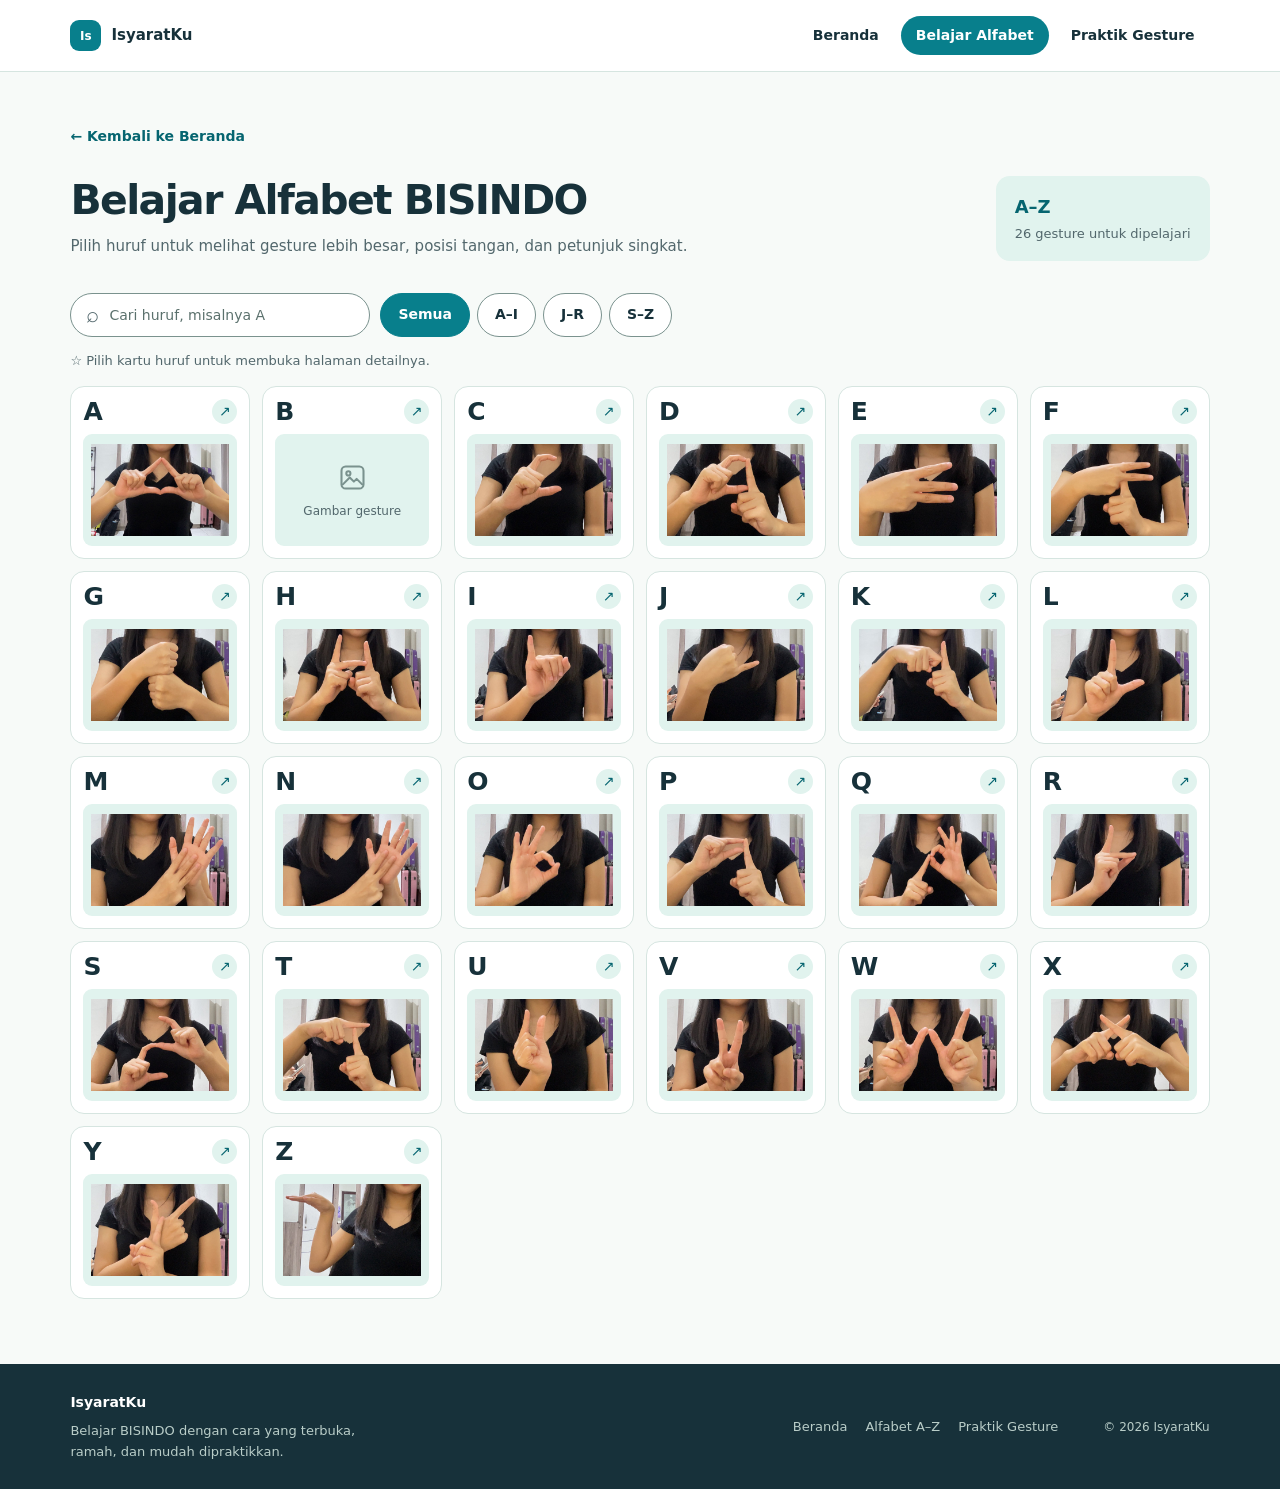
==== frontend/belajar.html @ c5c646a3 "Initial commit: IsyaratKu" ====
<!DOCTYPE html>
<html lang="id">
<head>
    <meta charset="UTF-8">
    <meta name="viewport" content="width=device-width, initial-scale=1.0">

    <title>Belajar Alfabet BISINDO - IsyaratKu</title>

    <link rel="stylesheet" href="./css/theme.css">
    <link rel="stylesheet" href="./css/belajar.css">
    <script src="./js/belajar.js" defer></script>
</head>

<body>

    <!-- NAVBAR -->
    <header class="learn-header">
        <a href="./home.html" class="learn-brand">
            <span class="brand-icon">Is</span>
            <span>IsyaratKu</span>
        </a>

        <nav class="learn-nav" aria-label="Navigasi utama">
            <a href="./home.html">Beranda</a>
            <a href="./belajar.html" class="active" aria-current="page">
                Belajar Alfabet
            </a>
            <a href="./praktik.html">Praktik Gesture</a>
        </nav>
    </header>

    <main class="learn-main">

        <!-- PAGE HEADER -->
        <section class="learn-intro">

            <a href="./home.html" class="back-link">
                ← Kembali ke Beranda
            </a>

            <div class="intro-row">
                <div>
                    <h1>Belajar Alfabet BISINDO</h1>
                    <p>
                        Pilih huruf untuk melihat gesture lebih besar,
                        posisi tangan, dan petunjuk singkat.
                    </p>
                </div>

                <div class="alphabet-count">
                    <strong>A–Z</strong>
                    <span>26 gesture untuk dipelajari</span>
                </div>
            </div>
        </section>

        <!-- SEARCH & FILTER -->
        <section class="alphabet-controls" aria-label="Pencarian dan filter">
            <div class="search-box">
                <span aria-hidden="true">⌕</span>
                <input
                    type="search"
                    id="searchAlphabet"
                    placeholder="Cari huruf, misalnya A"
                    aria-label="Cari huruf alfabet"
                    autocomplete="off"
                >
            </div>

            <div class="filter-buttons">
                <button type="button" class="filter active"
                        data-filter="all" aria-pressed="true">
                    Semua
                </button>

                <button type="button" class="filter"
                        data-filter="A-I" aria-pressed="false">
                    A–I
                </button>

                <button type="button" class="filter"
                        data-filter="J-R" aria-pressed="false">
                    J–R
                </button>

                <button type="button" class="filter"
                        data-filter="S-Z" aria-pressed="false">
                    S–Z
                </button>
            </div>
        </section>

        <!-- HINT -->
        <p class="instruction">
            ☆ Pilih kartu huruf untuk membuka halaman detailnya.
        </p>

        <!-- ALPHABET CARDS -->
        <section class="alphabet-section" aria-label="Alfabet BISINDO">
            <div class="alphabet-grid" id="alphabetGrid"></div>

            <div class="empty-state" id="emptyAlphabet" hidden>
                <h2>Huruf tidak ditemukan</h2>
                <p>Coba cari huruf lain atau ubah filter.</p>
                <button type="button" id="resetFilter">
                    Tampilkan Semua
                </button>
            </div>
        </section>

    </main>

    <!-- FOOTER -->
    <footer class="learn-footer">
        <div class="footer-about">
            <strong>IsyaratKu</strong>
            <p>
                Belajar BISINDO dengan cara yang terbuka,
                ramah, dan mudah dipraktikkan.
            </p>
        </div>

        <nav class="footer-links" aria-label="Navigasi footer">
            <a href="./home.html">Beranda</a>
            <a href="./belajar.html">Alfabet A–Z</a>
            <a href="./praktik.html">Praktik Gesture</a>
        </nav>

        <span class="copyright">© 2026 IsyaratKu</span>
    </footer>

</body>
</html>
---- frontend/css/theme.css ----
/* =========================================
   ISYARATKU - THEME
   Token warna dan gaya dasar bersama.
   Dimuat sebelum CSS tiap halaman.
   ========================================= */

:root {
    /* Palet utama */
    --color-primary: #087F8C;
    --color-primary-strong: #066570;
    --color-navy: #17313A;
    --color-bg: #F7FAF8;
    --color-mint: #E1F3EE;
    --color-accent: #F4C95D;
    --color-surface: #FFFFFF;

    /* Turunan netral */
    --color-muted: #52676C;
    --color-placeholder: #5B716D;
    --color-border: #D6E5E0;
    --color-border-strong: #7A928E;
    --color-surface-muted: #EEF6F3;
    --color-on-dark-muted: #B9CDC8;
    --color-camera: #10242B;

    /* Warna semantik */
    --color-success: #1E7A4C;
    --color-success-bg: #E3F4EA;
    --color-warning: #7A5300;
    --color-warning-bg: #FDF1D2;
    --color-danger: #B42318;
    --color-danger-bg: #FDECEA;
    --color-danger-border: #F2C1BB;
    --color-pending: #B7860B;
    --color-focus: var(--color-primary);

    /* Bentuk */
    --shadow-card:
        0 1px 2px rgba(23, 49, 58, 0.06),
        0 8px 20px rgba(23, 49, 58, 0.06);
    --font-sans:
        "Segoe UI", system-ui, -apple-system, Roboto,
        "Helvetica Neue", Arial, sans-serif;
}

::selection {
    background: var(--color-mint);
    color: var(--color-navy);
}

/* Fokus keyboard yang jelas di semua halaman */
:where(a, button, input, select, textarea, [tabindex]):focus-visible {
    outline: 3px solid var(--color-focus);
    outline-offset: 2px;
}

/* Di footer gelap, cincin fokus memakai aksen kuning */
:where(.home-footer, .learn-footer, .detail-footer, .practice-footer) :focus-visible {
    outline-color: var(--color-accent);
}
---- frontend/css/belajar.css ----
/* ==========================================
   ISYARATKU - BELAJAR ALFABET
   ========================================== */

* {
    margin: 0;
    padding: 0;
    box-sizing: border-box;
}

:root {
    --black: var(--color-navy);
    --gray: var(--color-muted);
    --light: var(--color-bg);
    --white: var(--color-surface);
    --border: var(--color-border);
    --card-gray: var(--color-mint);
}

html {
    scroll-behavior: smooth;
}

body {
    min-height: 100vh;
    display: flex;
    flex-direction: column;
    font-family: var(--font-sans);
    background: var(--light);
    color: var(--black);
    line-height: 1.5;
}

button, input {
    font: inherit;
}

button {
    cursor: pointer;
}

[hidden] {
    display: none !important;
}

/* HEADER */

.learn-header {
    width: 100%;
    height: 72px;
    padding: 0 5.5%;
    display: flex;
    align-items: center;
    justify-content: space-between;
    background: white;
    border-bottom: 1px solid var(--border);
}

.learn-brand {
    display: flex;
    align-items: center;
    gap: 10px;
    text-decoration: none;
    color: var(--black);
    font-weight: 700;
    font-size: 15px;
}

.brand-icon {
    width: 31px;
    height: 31px;
    display: flex;
    justify-content: center;
    align-items: center;
    border-radius: 9px;
    background: var(--color-primary);
    color: white;
    font-size: 12px;
    font-weight: 700;
}

.learn-nav {
    display: flex;
    align-items: center;
    gap: 7px;
}

.learn-nav a {
    padding: 9px 15px;
    border-radius: 25px;
    text-decoration: none;
    color: var(--color-navy);
    font-size: 14px;
    transition: 0.2s ease;
    font-weight: 600;
}

.learn-nav a:hover {
    background: var(--color-mint);
    color: var(--color-navy);
}

.learn-nav a.active {
    background: var(--color-primary);
    color: var(--color-surface);
}

/* MAIN */

.learn-main {
    width: 100%;
    max-width: 1600px;
    margin: 0 auto;
    flex: 1;
}

/* INTRO */

.learn-intro {
    padding: 52px 5.5% 24px;
}

.back-link {
    color: var(--color-primary-strong);
    text-decoration: none;
    font-size: 14px;
    font-weight: 600;
}

.back-link:hover {
    color: var(--color-navy);
}

.intro-row {
    margin-top: 28px;
    display: flex;
    align-items: center;
    justify-content: space-between;
    gap: 24px;
}

.intro-row h1 {
    font-size: clamp(30px, 3.2vw, 45px);
    font-weight: 800;
    letter-spacing: -1.6px;
    line-height: 1.15;
}

.intro-row p {
    margin-top: 10px;
    font-size: 15px;
    line-height: 1.7;
    color: var(--gray);
}

.alphabet-count {
    min-width: 155px;
    padding: 16px 18px;
    display: flex;
    flex-direction: column;
    gap: 4px;
    background: var(--color-mint);
    border: 1px solid transparent;
    border-radius: 14px;
}

.alphabet-count strong {
    font-size: 18px;
    color: var(--color-primary-strong);
}

.alphabet-count span {
    color: var(--color-muted);
    font-size: 13px;
}

/* SEARCH & FILTER */

.alphabet-controls {
    padding: 8px 5.5% 0;
    display: flex;
    align-items: center;
    gap: 10px;
}

.search-box {
    width: 300px;
    max-width: 100%;
    height: 44px;
    padding: 0 15px;
    display: flex;
    align-items: center;
    gap: 10px;
    border: 1px solid var(--color-border-strong);
    border-radius: 25px;
    background: white;
}

.search-box:focus-within {
    border-color: var(--color-primary);
    box-shadow: 0 0 0 3px rgba(8, 127, 140, 0.18);
}

.search-box span {
    color: var(--color-muted);
    font-size: 22px;
}

.search-box input {
    width: 100%;
    height: 100%;
    border: none;
    outline: none;
    background: transparent;
    font-size: 14px;
    color: var(--color-navy);
}

.search-box input::placeholder {
    color: var(--color-placeholder);
}

.filter-buttons {
    display: flex;
    flex-wrap: wrap;
    gap: 7px;
}

.filter {
    height: 44px;
    padding: 0 17px;
    border: 1px solid var(--color-border-strong);
    border-radius: 25px;
    background: white;
    color: var(--color-navy);
    font-size: 14px;
    transition: 0.2s ease;
    font-weight: 600;
}

.filter:hover {
    border-color: var(--color-primary);
    color: var(--color-primary-strong);
}

.filter.active {
    background: var(--color-primary);
    color: var(--color-surface);
    border-color: var(--color-primary);
}

/* INSTRUCTION */

.instruction {
    padding: 14px 5.5% 16px;
    color: var(--color-muted);
    font-size: 13px;
}

/* ALPHABET GRID */

.alphabet-section {
    padding: 0 5.5% 65px;
}

.alphabet-grid {
    display: grid;
    grid-template-columns: repeat(6, minmax(0, 1fr));
    gap: 12px;
}

/* ALPHABET CARD */

.alphabet-card {
    position: relative;
    min-width: 0;
    min-height: 160px;
    display: flex;
    flex-direction: column;
    padding: 12px;
    color: var(--black);
    text-decoration: none;
    background: white;
    border: 1px solid var(--border);
    border-radius: 14px;
    overflow: hidden;
    transition:
        transform 0.25s ease,
        background 0.25s ease,
        color 0.25s ease,
        border-color 0.25s ease,
        box-shadow 0.25s ease;
}

.alphabet-card:hover,
.alphabet-card:focus-visible {
    background: var(--color-surface);
    color: var(--color-navy);
    border-color: var(--color-primary);
    transform: translateY(-4px);
    box-shadow: 0 10px 22px rgba(23, 49, 58, 0.12);
}

/* CARD HEADER */

.card-header {
    display: flex;
    align-items: center;
    justify-content: space-between;
}

.card-header strong {
    font-size: 25px;
    font-weight: 800;
    line-height: 1;
}

.card-arrow {
    width: 25px;
    height: 25px;
    display: flex;
    align-items: center;
    justify-content: center;
    flex-shrink: 0;
    background: var(--color-mint);
    color: var(--color-primary-strong);
    font-size: 14px;
    border-radius: 50%;
}

.alphabet-card:hover .card-arrow,
.alphabet-card:focus-visible .card-arrow {
    color: var(--color-surface);
    background: var(--color-primary);
}

/* GESTURE */

.gesture-image {
    position: relative;
    width: 100%;
    height: 112px;
    margin-top: 10px;
    display: flex;
    align-items: center;
    justify-content: center;
    background: var(--card-gray);
    border-radius: 9px;
    overflow: hidden;
    transition: background 0.25s ease;
}

.alphabet-card:hover .gesture-image,
.alphabet-card:focus-visible .gesture-image {
    background: var(--color-surface-muted);
}

.gesture-image img {
    display: block;
    width: 100%;
    height: 100%;
    object-fit: contain;
    padding: 8px;
}

.gesture-placeholder {
    display: flex;
    flex-direction: column;
    align-items: center;
    justify-content: center;
    gap: 8px;
    color: var(--color-border-strong);
    text-align: center;
}

.gesture-placeholder svg {
    width: 33px;
    height: 33px;
}

.gesture-placeholder span {
    font-size: 12px;
    color: var(--color-muted);
}

/* HOVER OVERLAY */

.card-overlay {
    position: absolute;
    inset: 0;
    display: flex;
    align-items: flex-end;
    justify-content: center;
    padding-bottom: 30px;
    opacity: 0;
    pointer-events: none;
    transition: opacity 0.2s ease;
}

.alphabet-card:hover .card-overlay,
.alphabet-card:focus-visible .card-overlay {
    opacity: 1;
}

.detail-label {
    padding: 10px 15px;
    border-radius: 25px;
    background: var(--color-primary);
    color: var(--color-surface);
    font-size: 13px;
    font-weight: 700;
    box-shadow: 0 5px 12px rgba(23, 49, 58, 0.15);
}

/* EMPTY STATE */

.empty-state {
    padding: 65px 20px;
    text-align: center;
}

.empty-state h2 {
    font-size: 20px;
}

.empty-state p {
    margin-top: 8px;
    color: var(--gray);
    font-size: 13px;
}

.empty-state button {
    margin-top: 18px;
    padding: 11px 20px;
    border: none;
    border-radius: 25px;
    background: var(--color-primary);
    color: white;
    font-size: 14px;
    font-weight: 600;
}

.empty-state button:hover {
    background: var(--color-primary-strong);
}

/* FOOTER */

.learn-footer {
    width: 100%;
    min-height: 125px;
    padding: 25px 5.5%;
    display: grid;
    grid-template-columns: 1fr auto auto;
    align-items: center;
    gap: 45px;
    background: var(--black);
    color: white;
}

.footer-about strong {
    font-size: 14px;
}

.footer-about p {
    max-width: 290px;
    margin-top: 7px;
    color: var(--color-on-dark-muted);
    font-size: 13px;
    line-height: 1.6;
}

.footer-links {
    display: flex;
    flex-wrap: wrap;
    gap: 18px;
}

.footer-links a {
    color: var(--color-on-dark-muted);
    text-decoration: none;
    font-size: 13px;
}

.footer-links a:hover {
    color: var(--color-surface);
}

.copyright {
    color: var(--color-on-dark-muted);
    font-size: 12px;
    white-space: nowrap;
}

/* RESPONSIVE */

@media (max-width: 1100px) {
    .alphabet-grid {
        grid-template-columns: repeat(4, minmax(0, 1fr));
    }

    .learn-footer {
        grid-template-columns: 1fr auto;
    }

    .copyright {
        grid-column: 1 / -1;
    }
}

@media (max-width: 700px) {
    .learn-header {
        height: auto;
        padding: 15px 5%;
        flex-direction: column;
        gap: 15px;
    }

    .learn-nav {
        justify-content: center;
        flex-wrap: wrap;
    }

    .learn-intro {
        padding: 35px 5% 22px;
    }

    .intro-row {
        flex-direction: column;
        align-items: flex-start;
    }

    .alphabet-controls {
        flex-direction: column;
        align-items: stretch;
        padding: 0 5%;
    }

    .search-box {
        width: 100%;
    }

    .instruction {
        padding-left: 5%;
        padding-right: 5%;
    }

    .alphabet-section {
        padding: 0 5% 45px;
    }

    .alphabet-grid {
        grid-template-columns: repeat(3, minmax(0, 1fr));
    }

    .learn-footer {
        grid-template-columns: 1fr;
        gap: 20px;
    }

    .copyright {
        grid-column: auto;
    }
}

@media (max-width: 450px) {
    .intro-row h1 {
        font-size: 29px;
    }

    .alphabet-grid {
        grid-template-columns: repeat(2, minmax(0, 1fr));
    }

    .alphabet-card {
        min-height: 155px;
        padding: 10px;
    }

    .gesture-image {
        height: 108px;
    }
}

@media (prefers-reduced-motion: reduce) {
    *,
    *::before,
    *::after {
        transition-duration: 0.01ms !important;
        scroll-behavior: auto !important;
    }
}
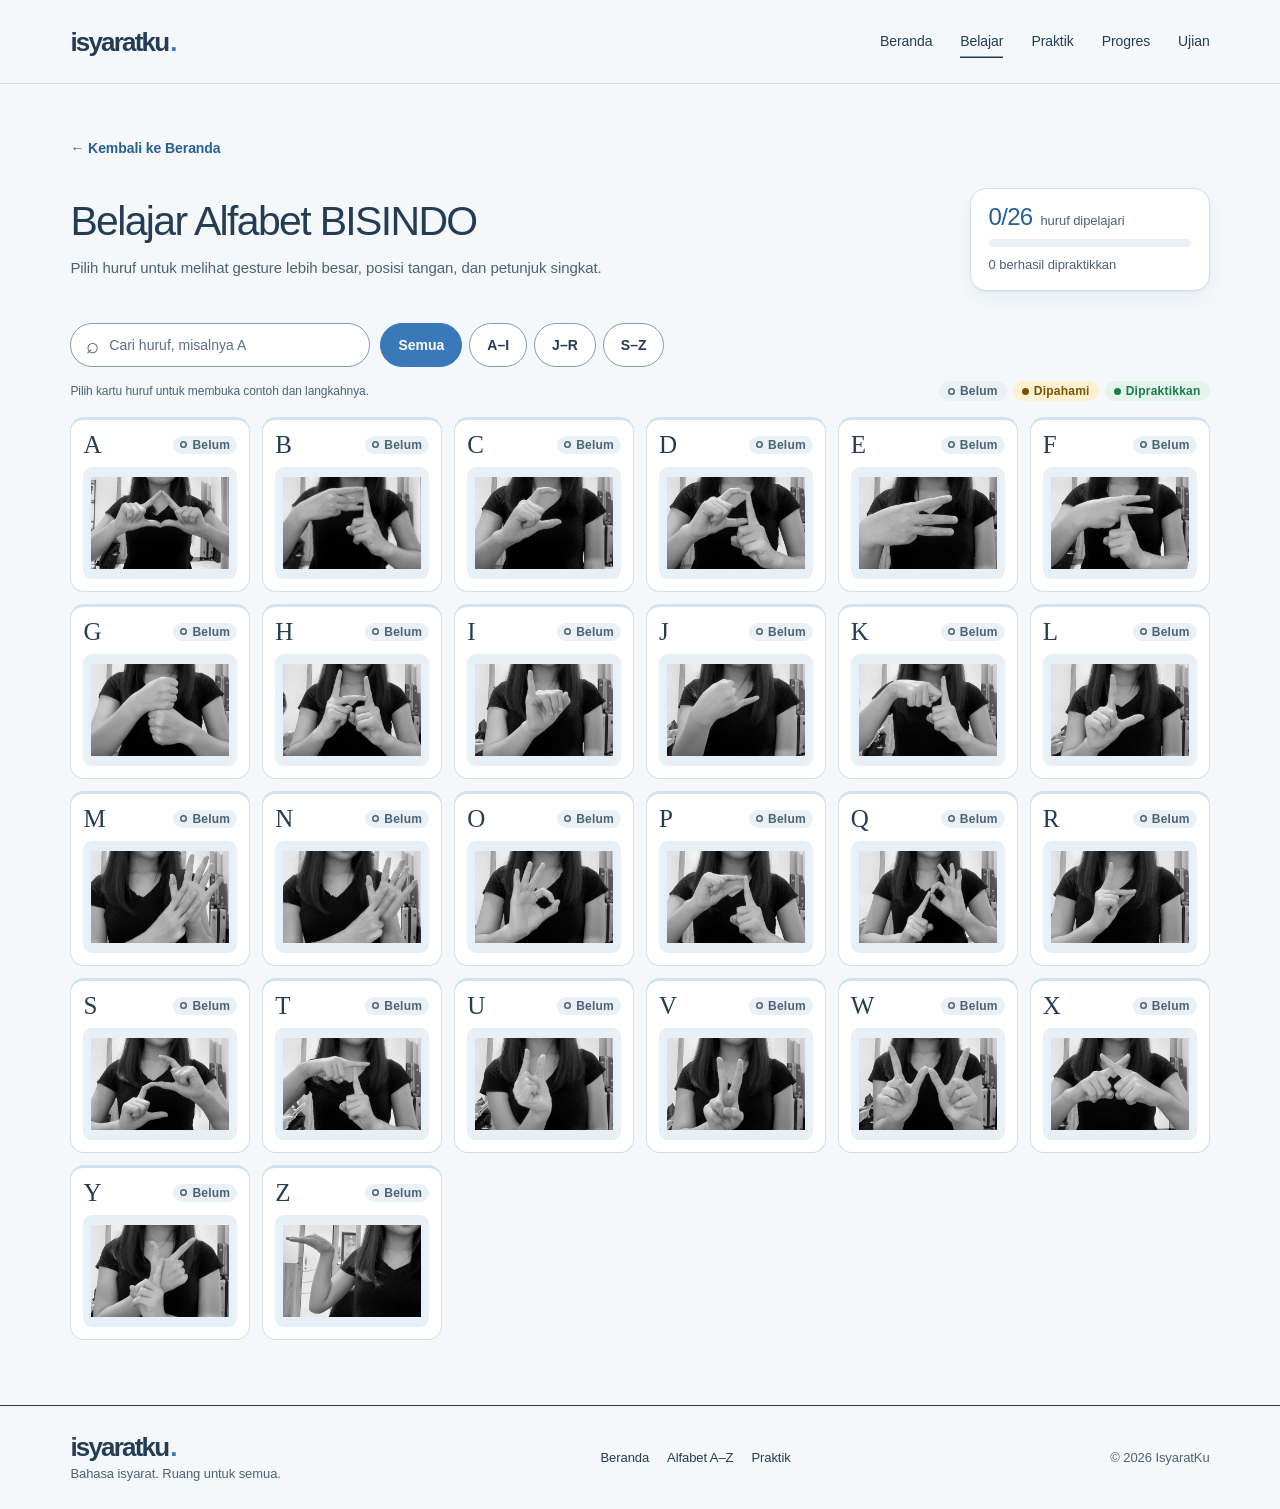
==== commit 20a7cff4: "feat: revised UI with landing, tutorial, progress, guest mode and exam mode Brings the frontend in l" ====
--- a/frontend/belajar.html
+++ b/frontend/belajar.html
@@ -7,27 +7,31 @@
 
     <title>Belajar Alfabet BISINDO - IsyaratKu</title>
 
-    <link rel="stylesheet" href="./css/theme.css">
-    <link rel="stylesheet" href="./css/belajar.css">
-    <script src="./js/belajar.js" defer></script>
+    <link rel="stylesheet" href="./css/theme.css?v=20261027e">
+    <link rel="stylesheet" href="./css/belajar.css?v=20261027e">
+    <link rel="stylesheet" href="./css/app.css?v=20261027e">
+    <link rel="stylesheet" href="./css/editorial.css?v=20261027e">
+    <script src="./js/progress.js?v=20261027e" defer></script>
+    <script src="./js/site.js?v=20261027e" defer></script>
+    <script src="./js/belajar.js?v=20261027e" defer></script>
 </head>
 
 <body>
 
-    <!-- NAVBAR -->
-    <header class="learn-header">
-        <a href="./home.html" class="learn-brand">
-            <span class="brand-icon">Is</span>
-            <span>IsyaratKu</span>
+    <header class="site-header">
+        <a href="index.html" class="site-brand">
+            <span class="wordmark">isyaratku<span class="wordmark-dot" aria-hidden="true">.</span></span>
         </a>
 
-        <nav class="learn-nav" aria-label="Navigasi utama">
-            <a href="./home.html">Beranda</a>
-            <a href="./belajar.html" class="active" aria-current="page">
-                Belajar Alfabet
-            </a>
-            <a href="./praktik.html">Praktik Gesture</a>
+        <nav class="site-nav" aria-label="Navigasi utama">
+            <a href="home.html">Beranda</a>
+            <a href="belajar.html" aria-current="page">Belajar</a>
+            <a href="praktik.html">Praktik</a>
+            <a href="home.html#progres">Progres</a>
+            <a href="home.html#ujian">Ujian</a>
         </nav>
+
+        <a href="home.html#progres" class="site-user" id="siteUser"></a>
     </header>
 
     <main class="learn-main">
@@ -48,9 +52,16 @@
                     </p>
                 </div>
 
-                <div class="alphabet-count">
-                    <strong>A–Z</strong>
-                    <span>26 gesture untuk dipelajari</span>
+                <div class="learn-progress" aria-live="polite">
+                    <div class="learn-progress-top">
+                        <strong id="learnCount">0/26</strong>
+                        <span>huruf dipelajari</span>
+                    </div>
+                    <div class="progress-bar" aria-hidden="true">
+                        <span id="learnBarLearned"></span>
+                        <span id="learnBarPracticed"></span>
+                    </div>
+                    <small id="learnPracticed">0 berhasil dipraktikkan</small>
                 </div>
             </div>
         </section>
@@ -92,9 +103,14 @@
         </section>
 
         <!-- HINT -->
-        <p class="instruction">
-            ☆ Pilih kartu huruf untuk membuka halaman detailnya.
-        </p>
+        <div class="instruction">
+            <span>Pilih kartu huruf untuk membuka contoh dan langkahnya.</span>
+            <span class="legend">
+                <span class="status-badge" data-status="new">Belum</span>
+                <span class="status-badge" data-status="viewed">Dipahami</span>
+                <span class="status-badge" data-status="practiced">Dipraktikkan</span>
+            </span>
+        </div>
 
         <!-- ALPHABET CARDS -->
         <section class="alphabet-section" aria-label="Alfabet BISINDO">
@@ -112,22 +128,17 @@
     </main>
 
     <!-- FOOTER -->
-    <footer class="learn-footer">
-        <div class="footer-about">
-            <strong>IsyaratKu</strong>
-            <p>
-                Belajar BISINDO dengan cara yang terbuka,
-                ramah, dan mudah dipraktikkan.
-            </p>
+    <footer class="site-footer">
+        <div>
+            <span class="wordmark">isyaratku<span class="wordmark-dot" aria-hidden="true">.</span></span>
+            <p class="footer-tagline">Bahasa isyarat. Ruang untuk semua.</p>
         </div>
-
-        <nav class="footer-links" aria-label="Navigasi footer">
-            <a href="./home.html">Beranda</a>
-            <a href="./belajar.html">Alfabet A–Z</a>
-            <a href="./praktik.html">Praktik Gesture</a>
+        <nav aria-label="Navigasi footer">
+            <a href="home.html">Beranda</a>
+            <a href="belajar.html">Alfabet A–Z</a>
+            <a href="praktik.html">Praktik</a>
         </nav>
-
-        <span class="copyright">© 2026 IsyaratKu</span>
+        <span>© 2026 IsyaratKu</span>
     </footer>
 
 </body>
--- a/frontend/css/theme.css
+++ b/frontend/css/theme.css
@@ -5,23 +5,25 @@
    ========================================= */
 
 :root {
-    /* Palet utama */
-    --color-primary: #087F8C;
-    --color-primary-strong: #066570;
-    --color-navy: #17313A;
-    --color-bg: #F7FAF8;
-    --color-mint: #E1F3EE;
-    --color-accent: #F4C95D;
+    /* Palet editorial (dari ui-version3): tinta, kertas,
+       dan satu warna sinyal biru. */
+    --color-primary: #3979B9;
+    --color-primary-strong: #285F96;
+    --color-navy: #243D55;
+    --color-bg: #F4F8FB;
+    --color-mint: #E7F0F7;
+    --color-accent: #D2E3EF;
     --color-surface: #FFFFFF;
 
-    /* Turunan netral */
-    --color-muted: #52676C;
-    --color-placeholder: #5B716D;
-    --color-border: #D6E5E0;
-    --color-border-strong: #7A928E;
-    --color-surface-muted: #EEF6F3;
-    --color-on-dark-muted: #B9CDC8;
-    --color-camera: #10242B;
+    /* Turunan netral. Muted digelapkan dari #61778A agar
+       kontras teks kecil di atas kertas memenuhi WCAG AA. */
+    --color-muted: #4D6275;
+    --color-placeholder: #5A6F82;
+    --color-border: #D3DFE8;
+    --color-border-strong: #839CAF;
+    --color-surface-muted: #E9F0F6;
+    --color-on-dark-muted: #B9CCDC;
+    --color-camera: #1B2F42;
 
     /* Warna semantik */
     --color-success: #1E7A4C;
@@ -36,11 +38,14 @@
 
     /* Bentuk */
     --shadow-card:
-        0 1px 2px rgba(23, 49, 58, 0.06),
-        0 8px 20px rgba(23, 49, 58, 0.06);
+        0 1px 2px rgba(36, 61, 85, 0.05),
+        0 8px 20px rgba(36, 61, 85, 0.05);
     --font-sans:
-        "Segoe UI", system-ui, -apple-system, Roboto,
-        "Helvetica Neue", Arial, sans-serif;
+        "Helvetica Neue", Helvetica, "Segoe UI", Arial, sans-serif;
+    /* Huruf A–Z besar dan judul editorial */
+    --font-serif: Georgia, "Times New Roman", serif;
+    /* Label kecil bergaya indeks */
+    --font-mono: "Courier New", Courier, monospace;
 }
 
 ::selection {
--- a/frontend/css/belajar.css
+++ b/frontend/css/belajar.css
@@ -591,3 +591,77 @@
         scroll-behavior: auto !important;
     }
 }
+
+/* =========================================
+   STATUS BELAJAR (revisi UI)
+   ========================================= */
+
+.learn-progress {
+    display: flex;
+    flex-direction: column;
+    gap: 8px;
+    min-width: 240px;
+    padding: 16px 18px;
+    border: 1px solid var(--color-border);
+    border-radius: 16px;
+    background: white;
+    box-shadow: var(--shadow-card);
+}
+
+.learn-progress-top {
+    display: flex;
+    align-items: baseline;
+    gap: 8px;
+}
+
+.learn-progress-top strong {
+    color: var(--color-primary-strong);
+    font-size: 24px;
+    line-height: 1;
+}
+
+.learn-progress-top span,
+.learn-progress small {
+    color: var(--color-muted);
+    font-size: 13px;
+}
+
+.instruction {
+    display: flex;
+    flex-wrap: wrap;
+    align-items: center;
+    justify-content: space-between;
+    gap: 10px;
+}
+
+.instruction .legend {
+    display: flex;
+    flex-wrap: wrap;
+    gap: 6px;
+}
+
+.card-header .status-badge {
+    padding: 2px 8px;
+    font-size: 10px;
+}
+
+/* Huruf yang belum dipelajari diberi garis aksen di atas */
+.alphabet-card[data-status="new"] {
+    border-top: 3px solid var(--color-accent);
+}
+
+.alphabet-card[data-status="practiced"] {
+    border-color: var(--color-primary);
+    background: linear-gradient(180deg, var(--color-mint), white 45%);
+}
+
+@media (max-width: 700px) {
+    .intro-row {
+        flex-direction: column;
+        align-items: stretch;
+    }
+
+    .learn-progress {
+        min-width: 0;
+    }
+}
--- a/frontend/css/app.css
+++ b/frontend/css/app.css
@@ -0,0 +1,379 @@
+/* =========================================
+   ISYARATKU - KOMPONEN BERSAMA
+   Header, tombol, lencana status, dan dialog
+   yang dipakai semua halaman. Dimuat setelah
+   CSS halaman.
+   ========================================= */
+
+/* HEADER */
+
+.site-header {
+    position: sticky;
+    top: 0;
+    z-index: 20;
+    display: flex;
+    align-items: center;
+    gap: 16px;
+    width: 100%;
+    min-height: 68px;
+    padding: 0 5.5%;
+    background: rgba(255, 255, 255, 0.92);
+    border-bottom: 1px solid var(--color-border);
+    backdrop-filter: blur(10px);
+    font-family: var(--font-sans);
+}
+
+.site-brand {
+    display: inline-flex;
+    align-items: center;
+    gap: 10px;
+    color: var(--color-navy);
+    font-size: 16px;
+    font-weight: 800;
+    letter-spacing: -0.01em;
+    text-decoration: none;
+}
+
+.site-logo {
+    display: grid;
+    place-items: center;
+    width: 32px;
+    height: 32px;
+    border-radius: 10px;
+    background:
+        linear-gradient(135deg, var(--color-primary), var(--color-primary-strong));
+    box-shadow: inset 0 -3px 0 rgba(0, 0, 0, 0.15);
+    color: white;
+    font-size: 13px;
+    font-weight: 800;
+}
+
+.site-logo b {
+    color: var(--color-accent);
+}
+
+.site-nav {
+    display: flex;
+    align-items: center;
+    gap: 4px;
+    margin-left: auto;
+}
+
+.site-nav a {
+    padding: 8px 14px;
+    border-radius: 999px;
+    color: var(--color-navy);
+    font-size: 14px;
+    font-weight: 600;
+    text-decoration: none;
+    white-space: nowrap;
+    transition: background 0.15s ease;
+}
+
+.site-nav a:hover {
+    background: var(--color-mint);
+}
+
+.site-nav a[aria-current="page"] {
+    background: var(--color-navy);
+    color: white;
+}
+
+.site-user {
+    display: inline-flex;
+    align-items: center;
+    gap: 8px;
+    padding: 5px 12px 5px 5px;
+    border: 1px solid var(--color-border);
+    border-radius: 999px;
+    background: white;
+    color: var(--color-navy);
+    font-size: 13px;
+    font-weight: 600;
+    text-decoration: none;
+    white-space: nowrap;
+}
+
+.site-user:empty {
+    display: none;
+}
+
+.site-avatar {
+    display: grid;
+    place-items: center;
+    width: 26px;
+    height: 26px;
+    border-radius: 50%;
+    background: var(--color-accent);
+    color: var(--color-navy);
+    font-size: 12px;
+    font-weight: 800;
+}
+
+.site-user small {
+    color: var(--color-muted);
+    font-size: 12px;
+    font-weight: 600;
+}
+
+@media (max-width: 760px) {
+    .site-header {
+        flex-wrap: wrap;
+        gap: 6px 12px;
+        padding: 10px 16px;
+    }
+
+    .site-user {
+        margin-left: auto;
+    }
+
+    .site-nav {
+        order: 3;
+        width: 100%;
+        margin-left: 0;
+        overflow-x: auto;
+        scrollbar-width: none;
+    }
+
+    .site-nav a {
+        padding: 7px 12px;
+        font-size: 13px;
+    }
+}
+
+/* TOMBOL */
+
+.btn {
+    display: inline-flex;
+    align-items: center;
+    justify-content: center;
+    gap: 8px;
+    min-height: 46px;
+    padding: 0 22px;
+    border: 1px solid transparent;
+    border-radius: 999px;
+    font: 700 15px var(--font-sans);
+    text-decoration: none;
+    cursor: pointer;
+    transition: transform 0.15s ease, background 0.15s ease, box-shadow 0.15s ease;
+}
+
+.btn:active {
+    transform: translateY(1px);
+}
+
+.btn-primary {
+    background: var(--color-primary);
+    box-shadow: 0 8px 18px rgba(8, 127, 140, 0.25);
+    color: white;
+}
+
+.btn-primary:hover {
+    background: var(--color-primary-strong);
+}
+
+.btn-dark {
+    background: var(--color-navy);
+    color: white;
+}
+
+.btn-dark:hover {
+    background: #0E2229;
+}
+
+.btn-ghost {
+    border-color: var(--color-border-strong);
+    background: white;
+    color: var(--color-navy);
+}
+
+.btn-ghost:hover {
+    background: var(--color-mint);
+}
+
+.btn-quiet {
+    min-height: 38px;
+    padding: 0 14px;
+    background: transparent;
+    color: var(--color-muted);
+    font-size: 14px;
+}
+
+.btn-quiet:hover {
+    color: var(--color-navy);
+}
+
+.btn-danger {
+    border-color: var(--color-danger-border);
+    background: white;
+    color: var(--color-danger);
+}
+
+.btn-danger:hover {
+    background: var(--color-danger-bg);
+}
+
+/* LENCANA STATUS HURUF */
+
+.status-badge {
+    display: inline-flex;
+    align-items: center;
+    gap: 5px;
+    padding: 3px 9px;
+    border-radius: 999px;
+    font: 700 11px var(--font-sans);
+    letter-spacing: 0.02em;
+    white-space: nowrap;
+}
+
+.status-badge::before {
+    content: "";
+    width: 7px;
+    height: 7px;
+    border-radius: 50%;
+    background: currentColor;
+}
+
+.status-badge[data-status="new"] {
+    background: var(--color-surface-muted);
+    color: var(--color-muted);
+}
+
+.status-badge[data-status="new"]::before {
+    background: transparent;
+    box-shadow: inset 0 0 0 1.5px currentColor;
+}
+
+.status-badge[data-status="viewed"] {
+    background: var(--color-warning-bg);
+    color: var(--color-warning);
+}
+
+.status-badge[data-status="practiced"] {
+    background: var(--color-success-bg);
+    color: var(--color-success);
+}
+
+/* BATANG PROGRES */
+
+.progress-bar {
+    position: relative;
+    height: 8px;
+    overflow: hidden;
+    border-radius: 999px;
+    background: var(--color-surface-muted);
+}
+
+.progress-bar span {
+    position: absolute;
+    inset: 0 auto 0 0;
+    border-radius: inherit;
+    background: var(--color-primary);
+    transition: width 0.4s ease;
+}
+
+.progress-bar span + span {
+    background: var(--color-accent);
+    mix-blend-mode: multiply;
+}
+
+/* DIALOG */
+
+.app-dialog {
+    width: min(440px, calc(100vw - 32px));
+    padding: 28px;
+    border: none;
+    border-radius: 22px;
+    box-shadow: 0 30px 80px rgba(16, 36, 43, 0.3);
+    color: var(--color-navy);
+    font-family: var(--font-sans);
+}
+
+.app-dialog::backdrop {
+    background: rgba(16, 36, 43, 0.5);
+    backdrop-filter: blur(3px);
+}
+
+.app-dialog h2 {
+    margin: 0 0 6px;
+    font-size: 22px;
+}
+
+.app-dialog p {
+    margin: 0 0 18px;
+    color: var(--color-muted);
+    font-size: 14px;
+    line-height: 1.55;
+}
+
+.app-dialog label {
+    display: block;
+    margin-bottom: 6px;
+    font-size: 13px;
+    font-weight: 700;
+}
+
+.app-dialog input {
+    width: 100%;
+    height: 46px;
+    padding: 0 14px;
+    border: 1px solid var(--color-border-strong);
+    border-radius: 12px;
+    color: var(--color-navy);
+    font: 16px var(--font-sans);
+}
+
+.app-dialog .dialog-row {
+    display: flex;
+    flex-wrap: wrap;
+    justify-content: flex-end;
+    gap: 10px;
+    margin-top: 20px;
+}
+
+/* FOOTER */
+
+.site-footer {
+    display: flex;
+    flex-wrap: wrap;
+    align-items: center;
+    justify-content: space-between;
+    gap: 16px;
+    padding: 28px 5.5%;
+    background: var(--color-navy);
+    color: var(--color-on-dark-muted);
+    font: 13px var(--font-sans);
+}
+
+.site-footer strong {
+    color: white;
+    font-size: 15px;
+}
+
+.site-footer nav {
+    display: flex;
+    flex-wrap: wrap;
+    gap: 18px;
+}
+
+.site-footer a {
+    color: var(--color-on-dark-muted);
+    text-decoration: none;
+}
+
+.site-footer a:hover {
+    color: white;
+}
+
+.site-footer :focus-visible {
+    outline-color: var(--color-accent);
+}
+
+@media (prefers-reduced-motion: reduce) {
+    *,
+    *::before,
+    *::after {
+        animation-duration: 0.01ms !important;
+        transition-duration: 0.01ms !important;
+    }
+}
--- a/frontend/css/editorial.css
+++ b/frontend/css/editorial.css
@@ -0,0 +1,423 @@
+/* =========================================
+   ISYARATKU - GAYA EDITORIAL (dari ui-version3)
+   Tinta, kertas, satu warna sinyal biru; huruf
+   A–Z besar memakai serif; label kecil bergaya
+   indeks. Dimuat paling akhir di setiap halaman.
+   Hanya tampilan: tidak ada perubahan perilaku.
+   ========================================= */
+
+body {
+    background: var(--color-bg);
+    font-family: var(--font-sans);
+    letter-spacing: -0.005em;
+}
+
+/* WORDMARK + HEADER */
+
+.site-header {
+    min-height: 84px;
+    background: rgba(244, 248, 251, 0.92);
+    border-bottom: 1px solid var(--color-border);
+}
+
+.site-header.is-transparent {
+    background: rgba(244, 248, 251, 0.85);
+}
+
+.wordmark {
+    display: inline-flex;
+    align-items: flex-start;
+    color: var(--color-navy);
+    font-size: 26px;
+    font-weight: 700;
+    letter-spacing: -0.07em;
+    line-height: 1;
+}
+
+.wordmark-dot {
+    margin-left: 2px;
+    color: var(--color-primary);
+}
+
+.site-nav {
+    gap: 28px;
+}
+
+.site-nav a {
+    padding: 6px 0;
+    border-radius: 0;
+    color: var(--color-navy);
+    font-size: 14px;
+    font-weight: 500;
+}
+
+.site-nav a:hover {
+    background: none;
+    color: var(--color-primary-strong);
+}
+
+.site-nav a[aria-current="page"] {
+    background: none;
+    color: var(--color-navy);
+    box-shadow: inset 0 -1.5px 0 var(--color-navy);
+}
+
+.site-user {
+    border-color: var(--color-border-strong);
+    border-radius: 999px;
+    background: transparent;
+}
+
+.site-avatar {
+    background: var(--color-navy);
+    color: white;
+    font-family: var(--font-serif);
+    font-weight: 400;
+}
+
+@media (max-width: 760px) {
+    .site-header {
+        min-height: 0;
+    }
+
+    .site-nav {
+        gap: 20px;
+    }
+}
+
+/* TOMBOL: utama tetap solid agar jelas bisa diklik */
+
+.btn {
+    border-radius: 10px;
+    font-weight: 600;
+}
+
+.btn-primary {
+    background: var(--color-navy);
+    box-shadow: none;
+}
+
+.btn-primary:hover {
+    background: var(--color-primary-strong);
+}
+
+.btn-dark:hover {
+    background: var(--color-primary-strong);
+}
+
+.btn-ghost {
+    border-color: var(--color-navy);
+    background: transparent;
+}
+
+.btn-ghost:hover {
+    background: var(--color-mint);
+}
+
+/* FOOTER */
+
+.site-footer {
+    background: var(--color-bg);
+    border-top: 1px solid var(--color-navy);
+    color: var(--color-muted);
+}
+
+.site-footer strong,
+.site-footer .wordmark {
+    color: var(--color-navy);
+}
+
+.site-footer a {
+    color: var(--color-navy);
+}
+
+.site-footer a:hover {
+    color: var(--color-primary-strong);
+}
+
+.site-footer :focus-visible {
+    outline-color: var(--color-primary);
+}
+
+.footer-tagline {
+    margin-top: 6px;
+    font-size: 13px;
+}
+
+/* LABEL BERGAYA INDEKS (mono, huruf kapital, min. 12px) */
+
+.hero-eyebrow,
+.dash-eyebrow,
+.tour-eyebrow,
+.exam-eyebrow,
+.eyebrow,
+.target-copy span,
+.readout-copy small {
+    font-family: var(--font-mono);
+    font-size: 12px;
+    font-weight: 700;
+    letter-spacing: 0.06em;
+}
+
+.hero-eyebrow {
+    box-shadow: none;
+    border: 1px solid var(--color-border-strong);
+    background: transparent;
+    color: var(--color-navy);
+}
+
+/* HURUF A–Z BESAR MEMAKAI SERIF */
+
+.letter-tile,
+.card-header strong,
+.gesture-top h1,
+.gesture-letter-badge,
+.prediction-letter,
+.target-copy strong,
+.exam-current-letter,
+.exam-ov-letter,
+.exam-chip,
+.exam-wrong strong,
+.review-letters a,
+.mock-letter,
+.tile,
+.hero-fallback span,
+.how-cam span {
+    font-family: var(--font-serif);
+    font-weight: 400;
+}
+
+/* Angka tetap sans: angka Georgia bergaya old-style
+   (tinggi tidak rata) sehingga kurang cocok untuk statistik. */
+.ring-label strong,
+.stat strong,
+.exam-score strong,
+.learn-progress-top strong,
+.fact strong {
+    font-weight: 500;
+    letter-spacing: -0.03em;
+    font-variant-numeric: tabular-nums;
+}
+
+.gesture-top h1 {
+    letter-spacing: -0.04em;
+}
+
+/* JUDUL EDITORIAL */
+
+.hero h1,
+.dash-hello h1,
+.tour-copy h1,
+.how-heading h2,
+.intro-row h1,
+.intro-copy h1,
+.tutorial-content h2,
+.section-head h2 {
+    font-weight: 500;
+    letter-spacing: -0.04em;
+}
+
+.hero h1 {
+    font-size: clamp(40px, 5.6vw, 76px);
+    font-weight: 400;
+    letter-spacing: -0.06em;
+    line-height: 0.98;
+}
+
+.hero h1 span {
+    color: var(--color-primary);
+}
+
+/* FOTO CONTOH: grayscale di daftar dan landing.
+   Halaman detail dan target praktik tetap berwarna
+   supaya bentuk jari terlihat jelas. */
+
+.alphabet-card img,
+.how-step img,
+.photo-fan img {
+    filter: grayscale(1) contrast(1.05);
+    transition: filter 0.2s ease;
+}
+
+.alphabet-card:hover img,
+.alphabet-card:focus-visible img {
+    filter: none;
+}
+
+/* LANDING */
+
+body.landing {
+    background: var(--color-bg);
+}
+
+.hero-stage {
+    background:
+        radial-gradient(circle at 30% 20%, rgba(255, 255, 255, 0.95), transparent 55%),
+        linear-gradient(160deg, #EEF4F9 0%, #E2ECF4 60%, #D6E4EF 100%);
+    border-radius: 24px;
+    box-shadow: inset 0 0 0 1px var(--color-border);
+}
+
+.hero-fallback span {
+    box-shadow: 0 6px 0 #C9D8E4, 0 14px 24px rgba(36, 61, 85, 0.12);
+}
+
+.hero-readout {
+    border-radius: 14px;
+    background: var(--color-navy);
+}
+
+.readout-copy b {
+    color: var(--color-accent);
+    font-family: var(--font-serif);
+    font-weight: 400;
+}
+
+.fact,
+.how-step,
+.resume-card {
+    border-radius: 14px;
+    box-shadow: none;
+}
+
+.how-cam {
+    background: var(--color-camera);
+}
+
+.how-cam i {
+    border-color: rgba(210, 227, 239, 0.7);
+}
+
+.how-mark {
+    background: var(--color-mint);
+    color: var(--color-primary-strong);
+    font-family: var(--font-serif);
+    font-weight: 400;
+}
+
+.mode-hints strong {
+    font-weight: 700;
+}
+
+/* DASHBOARD */
+
+.dash-hero {
+    border-radius: 20px;
+    background:
+        radial-gradient(500px 300px at 100% 0%, rgba(121, 169, 212, 0.25), transparent 60%),
+        linear-gradient(135deg, var(--color-navy), #1B2F42);
+}
+
+.dash-hero .btn-primary {
+    background: white;
+    color: var(--color-navy);
+}
+
+.dash-hero .btn-primary:hover {
+    background: var(--color-accent);
+}
+
+.ring-learned {
+    stroke: #79A9D4;
+}
+
+.ring-practiced {
+    stroke: white;
+}
+
+.stat-dot.is-learned {
+    background: #79A9D4;
+}
+
+.stat-dot.is-practiced {
+    background: var(--color-navy);
+}
+
+.group,
+.stat,
+.shortcut,
+.exam-card {
+    border-radius: 14px;
+    box-shadow: none;
+}
+
+.letter-tile {
+    border-radius: 8px;
+    font-size: 20px;
+}
+
+.letter-tile[data-status="practiced"]::after {
+    background: white;
+    color: var(--color-primary-strong);
+    box-shadow: 0 0 0 1px var(--color-primary);
+}
+
+.shortcut.is-dark {
+    border-color: var(--color-navy);
+    background: var(--color-navy);
+}
+
+.shortcut.is-dark > span:last-child {
+    color: var(--color-on-dark-muted);
+}
+
+/* DETAIL HURUF: tombol praktik siap */
+
+.practice-button.is-ready {
+    box-shadow: 0 0 0 4px rgba(57, 121, 185, 0.35);
+    animation-name: ready-pulse-blue;
+}
+
+@keyframes ready-pulse-blue {
+    50% { box-shadow: 0 0 0 9px rgba(57, 121, 185, 0.12); }
+}
+
+/* PRAKTIK DAN UJIAN */
+
+.exam-overlay[data-view="answer"] {
+    border-color: #79A9D4;
+}
+
+.exam-overlay[data-view="prep"],
+.exam-overlay[data-view="prep"] .exam-ov-label,
+.exam-overlay[data-view="prep"] .exam-ov-count {
+    border-color: var(--color-accent);
+    color: var(--color-accent);
+}
+
+/* TUTORIAL: bingkai kamera mengikuti palet biru */
+
+.frame-screen {
+    background: linear-gradient(180deg, #34506A, #22384D);
+}
+
+.frame-person {
+    background: #4A6680;
+}
+
+.frame-person::before {
+    background: #5B7891;
+}
+
+.frame-hands {
+    border-color: var(--color-accent);
+}
+
+.frame-light {
+    color: #F4D47C;
+}
+
+/* KETERBACAAN: teks kecil minimal 12px */
+
+.status-badge,
+.card-header .status-badge,
+.instruction,
+.exam-dots li,
+.camera-status,
+.ai-status {
+    font-size: 12px;
+}
+
+.card-header .status-badge {
+    padding: 2px 7px;
+}
